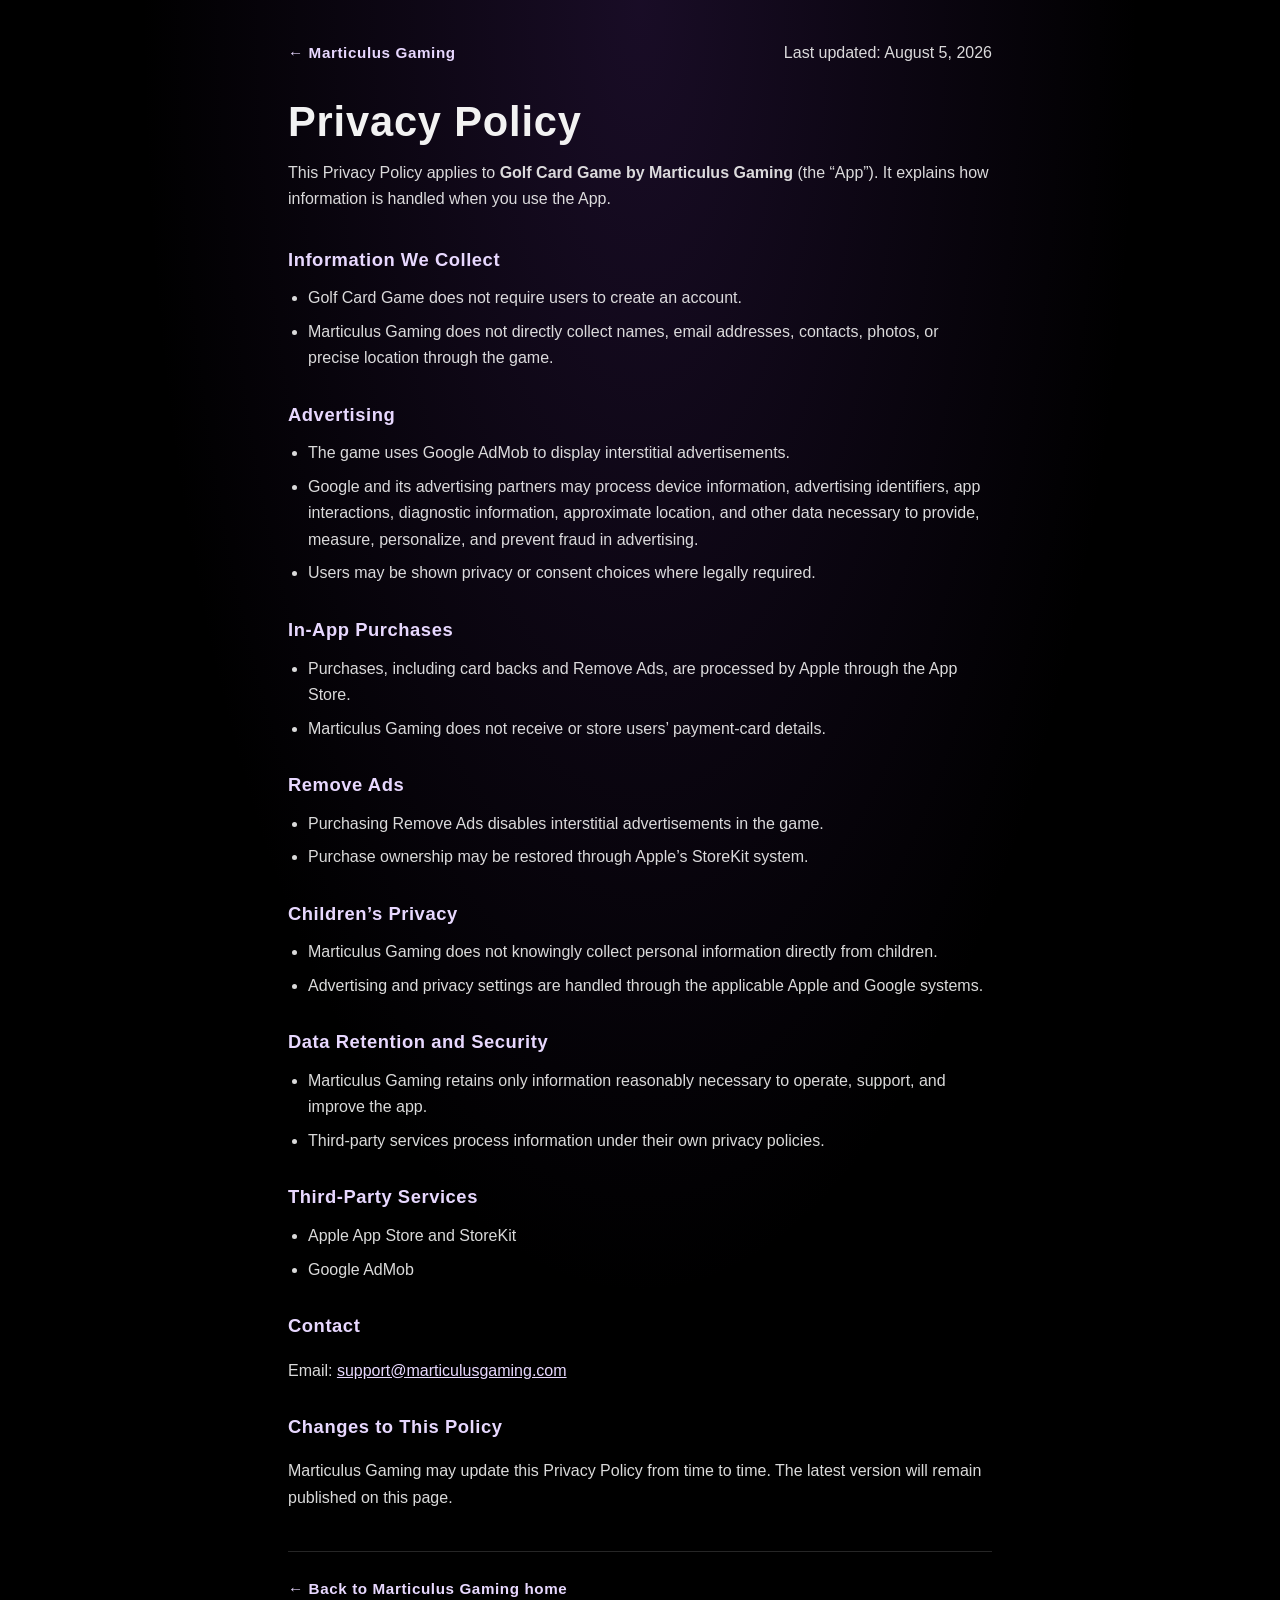
==== privacy/index.html @ 4c6fdda9 "Add Privacy Policy page for Golf Card Game at /privacy. Co-authored-by: Cursor <cursoragent@cursor.c" ====
<!DOCTYPE html>
<html lang="en">
<head>
  <meta charset="UTF-8">
  <meta name="viewport" content="width=device-width, initial-scale=1.0">
  <meta name="description" content="Privacy Policy for Golf Card Game by Marticulus Gaming.">
  <title>Privacy Policy | Marticulus Gaming</title>
  <link rel="stylesheet" href="../styles.css">
</head>
<body class="policy">
  <main class="policy-page">
    <header class="policy-header">
      <a class="policy-home-link" href="../index.html">← Marticulus Gaming</a>
      <p class="policy-updated">Last updated: August 5, 2026</p>
    </header>

    <h1>Privacy Policy</h1>
    <p class="policy-intro">
      This Privacy Policy applies to <strong>Golf Card Game by Marticulus Gaming</strong>
      (the “App”). It explains how information is handled when you use the App.
    </p>

    <section>
      <h2>Information We Collect</h2>
      <ul>
        <li>Golf Card Game does not require users to create an account.</li>
        <li>
          Marticulus Gaming does not directly collect names, email addresses, contacts,
          photos, or precise location through the game.
        </li>
      </ul>
    </section>

    <section>
      <h2>Advertising</h2>
      <ul>
        <li>The game uses Google AdMob to display interstitial advertisements.</li>
        <li>
          Google and its advertising partners may process device information, advertising
          identifiers, app interactions, diagnostic information, approximate location, and
          other data necessary to provide, measure, personalize, and prevent fraud in
          advertising.
        </li>
        <li>Users may be shown privacy or consent choices where legally required.</li>
      </ul>
    </section>

    <section>
      <h2>In-App Purchases</h2>
      <ul>
        <li>
          Purchases, including card backs and Remove Ads, are processed by Apple through
          the App Store.
        </li>
        <li>Marticulus Gaming does not receive or store users’ payment-card details.</li>
      </ul>
    </section>

    <section>
      <h2>Remove Ads</h2>
      <ul>
        <li>Purchasing Remove Ads disables interstitial advertisements in the game.</li>
        <li>Purchase ownership may be restored through Apple’s StoreKit system.</li>
      </ul>
    </section>

    <section>
      <h2>Children’s Privacy</h2>
      <ul>
        <li>
          Marticulus Gaming does not knowingly collect personal information directly from
          children.
        </li>
        <li>
          Advertising and privacy settings are handled through the applicable Apple and
          Google systems.
        </li>
      </ul>
    </section>

    <section>
      <h2>Data Retention and Security</h2>
      <ul>
        <li>
          Marticulus Gaming retains only information reasonably necessary to operate,
          support, and improve the app.
        </li>
        <li>
          Third-party services process information under their own privacy policies.
        </li>
      </ul>
    </section>

    <section>
      <h2>Third-Party Services</h2>
      <ul>
        <li>Apple App Store and StoreKit</li>
        <li>Google AdMob</li>
      </ul>
    </section>

    <section>
      <h2>Contact</h2>
      <p>
        Email:
        <a href="mailto:support@marticulusgaming.com">support@marticulusgaming.com</a>
      </p>
    </section>

    <section>
      <h2>Changes to This Policy</h2>
      <p>
        Marticulus Gaming may update this Privacy Policy from time to time. The latest
        version will remain published on this page.
      </p>
    </section>

    <footer class="policy-footer">
      <a class="policy-home-link" href="../index.html">← Back to Marticulus Gaming home</a>
    </footer>
  </main>
</body>
</html>
---- styles.css ----
* { box-sizing: border-box; }

html, body {
  margin: 0;
  padding: 0;
  width: 100%;
  height: 100%;
  background: #000;
}

body {
  font-family: Arial, Helvetica, sans-serif;
  overflow: hidden;
}

.page {
  position: relative;
  width: 100vw;
  height: 100vh;
  overflow: hidden;
}

.page-image {
  width: 100%;
  height: 100%;
  object-fit: cover;
  object-position: center top;
  display: block;
}

.nav-link {
  position: absolute;
  top: 1.5%;
  height: 8%;
  z-index: 10;
  cursor: pointer;
}

.nav-link:focus-visible {
  outline: 3px solid #fff;
  outline-offset: -3px;
}

.home-link { left: 7%; width: 10%; }
.games-link { left: 18%; width: 10%; }
.about-link { left: 29%; width: 11%; }
.news-link { left: 64%; width: 10%; }
.support-link { left: 75%; width: 10%; }
.contact-link { left: 86%; width: 10%; }

/* Larger invisible email target on the Support page. */
.support-email-link {
  position: absolute;
  left: 31%;
  top: 67%;
  width: 38%;
  height: 9%;
  z-index: 11;
}

@media (max-width: 768px) {
  html,
  body,
  .page {
    min-height: 100svh;
  }

  .page-image {
    width: 100%;
    height: 100svh;
    object-fit: cover;
    object-position: center;
  }
}

/* ---------- Privacy Policy page ---------- */

body.policy {
  overflow: auto;
  height: auto;
  min-height: 100%;
  color: #f2f2f2;
  background:
    radial-gradient(ellipse at 50% 0%, rgba(72, 36, 110, 0.35) 0%, transparent 55%),
    #000;
}

.policy-page {
  width: min(100% - 2.5rem, 44rem);
  margin: 0 auto;
  padding: 2.5rem 0 4rem;
  line-height: 1.65;
}

.policy-header {
  display: flex;
  flex-wrap: wrap;
  align-items: baseline;
  justify-content: space-between;
  gap: 0.75rem 1.5rem;
  margin-bottom: 2rem;
}

.policy-home-link {
  color: #e8d8ff;
  text-decoration: none;
  font-size: 0.95rem;
  font-weight: 700;
  letter-spacing: 0.04em;
}

.policy-home-link:hover,
.policy-home-link:focus-visible {
  text-decoration: underline;
}

.policy-updated {
  margin: 0;
  color: rgba(242, 242, 242, 0.7);
  font-size: 0.9rem;
}

.policy-page h1 {
  margin: 0 0 0.85rem;
  font-size: clamp(1.85rem, 5vw, 2.6rem);
  line-height: 1.15;
  letter-spacing: 0.02em;
}

.policy-intro {
  margin: 0 0 2rem;
  color: rgba(242, 242, 242, 0.92);
}

.policy-page section {
  margin-bottom: 1.75rem;
}

.policy-page h2 {
  margin: 0 0 0.65rem;
  font-size: 1.15rem;
  letter-spacing: 0.03em;
  color: #e8d8ff;
}

.policy-page p,
.policy-page li {
  color: rgba(242, 242, 242, 0.9);
  font-size: 1rem;
}

.policy-page ul {
  margin: 0;
  padding-left: 1.25rem;
}

.policy-page li + li {
  margin-top: 0.45rem;
}

.policy-page a[href^="mailto:"] {
  color: #e8d8ff;
}

.policy-footer {
  margin-top: 2.5rem;
  padding-top: 1.5rem;
  border-top: 1px solid rgba(255, 255, 255, 0.15);
}

@media (max-width: 768px) {
  .policy-page {
    width: min(100% - 1.5rem, 44rem);
    padding: 1.75rem 0 3rem;
  }
}
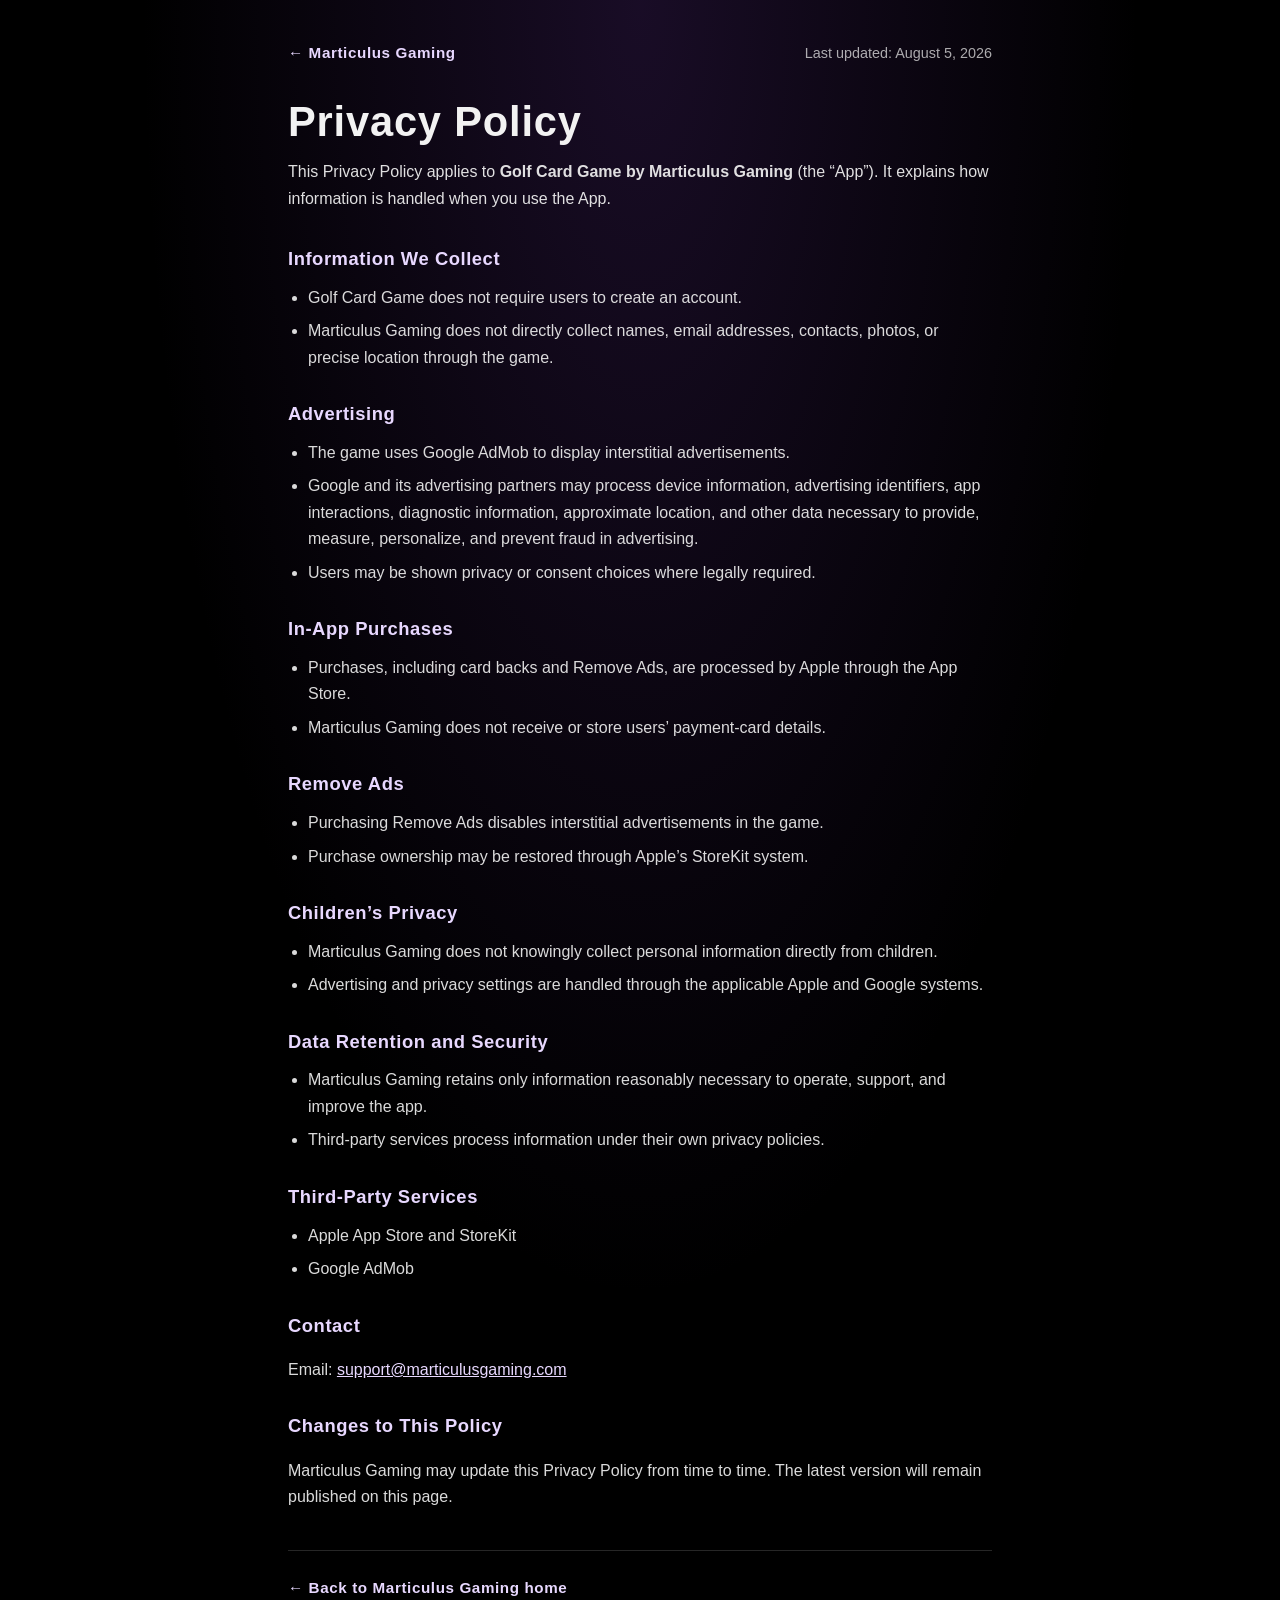
==== commit 5e45f2f3: "Fix Privacy Policy page for marticulusgaming.com/privacy Serve a self-contained HTML privacy policy " ====
--- a/privacy/index.html
+++ b/privacy/index.html
@@ -4,13 +4,126 @@
   <meta charset="UTF-8">
   <meta name="viewport" content="width=device-width, initial-scale=1.0">
   <meta name="description" content="Privacy Policy for Golf Card Game by Marticulus Gaming.">
+  <link rel="canonical" href="https://marticulusgaming.com/privacy/">
   <title>Privacy Policy | Marticulus Gaming</title>
-  <link rel="stylesheet" href="../styles.css">
+  <style>
+    * { box-sizing: border-box; }
+
+    html, body {
+      margin: 0;
+      padding: 0;
+      width: 100%;
+      min-height: 100%;
+      background: #000;
+    }
+
+    body {
+      font-family: Arial, Helvetica, sans-serif;
+      color: #f2f2f2;
+      background:
+        radial-gradient(ellipse at 50% 0%, rgba(72, 36, 110, 0.35) 0%, transparent 55%),
+        #000;
+    }
+
+    .policy-page {
+      width: min(100% - 2.5rem, 44rem);
+      margin: 0 auto;
+      padding: 2.5rem 0 4rem;
+      line-height: 1.65;
+    }
+
+    .policy-header {
+      display: flex;
+      flex-wrap: wrap;
+      align-items: baseline;
+      justify-content: space-between;
+      gap: 0.75rem 1.5rem;
+      margin-bottom: 2rem;
+    }
+
+    .policy-home-link {
+      color: #e8d8ff;
+      text-decoration: none;
+      font-size: 0.95rem;
+      font-weight: 700;
+      letter-spacing: 0.04em;
+    }
+
+    .policy-home-link:hover,
+    .policy-home-link:focus-visible {
+      text-decoration: underline;
+    }
+
+    .policy-updated {
+      margin: 0;
+      color: rgba(242, 242, 242, 0.7);
+      font-size: 0.9rem;
+    }
+
+    h1 {
+      margin: 0 0 0.85rem;
+      font-size: clamp(1.85rem, 5vw, 2.6rem);
+      line-height: 1.15;
+      letter-spacing: 0.02em;
+    }
+
+    .policy-intro {
+      margin: 0 0 2rem;
+      color: rgba(242, 242, 242, 0.92);
+    }
+
+    section {
+      margin-bottom: 1.75rem;
+    }
+
+    h2 {
+      margin: 0 0 0.65rem;
+      font-size: 1.15rem;
+      letter-spacing: 0.03em;
+      color: #e8d8ff;
+    }
+
+    p, li {
+      color: rgba(242, 242, 242, 0.9);
+      font-size: 1rem;
+    }
+
+    ul {
+      margin: 0;
+      padding-left: 1.25rem;
+    }
+
+    li + li {
+      margin-top: 0.45rem;
+    }
+
+    a[href^="mailto:"] {
+      color: #e8d8ff;
+    }
+
+    .policy-footer {
+      margin-top: 2.5rem;
+      padding-top: 1.5rem;
+      border-top: 1px solid rgba(255, 255, 255, 0.15);
+    }
+
+    a:focus-visible {
+      outline: 3px solid #ffffff;
+      outline-offset: 4px;
+    }
+
+    @media (max-width: 600px) {
+      .policy-page {
+        width: min(100% - 1.5rem, 44rem);
+        padding: 1.75rem 0 3rem;
+      }
+    }
+  </style>
 </head>
-<body class="policy">
+<body>
   <main class="policy-page">
     <header class="policy-header">
-      <a class="policy-home-link" href="../index.html">← Marticulus Gaming</a>
+      <a class="policy-home-link" href="/">← Marticulus Gaming</a>
       <p class="policy-updated">Last updated: August 5, 2026</p>
     </header>
 
@@ -116,7 +229,7 @@
     </section>
 
     <footer class="policy-footer">
-      <a class="policy-home-link" href="../index.html">← Back to Marticulus Gaming home</a>
+      <a class="policy-home-link" href="/">← Back to Marticulus Gaming home</a>
     </footer>
   </main>
 </body>
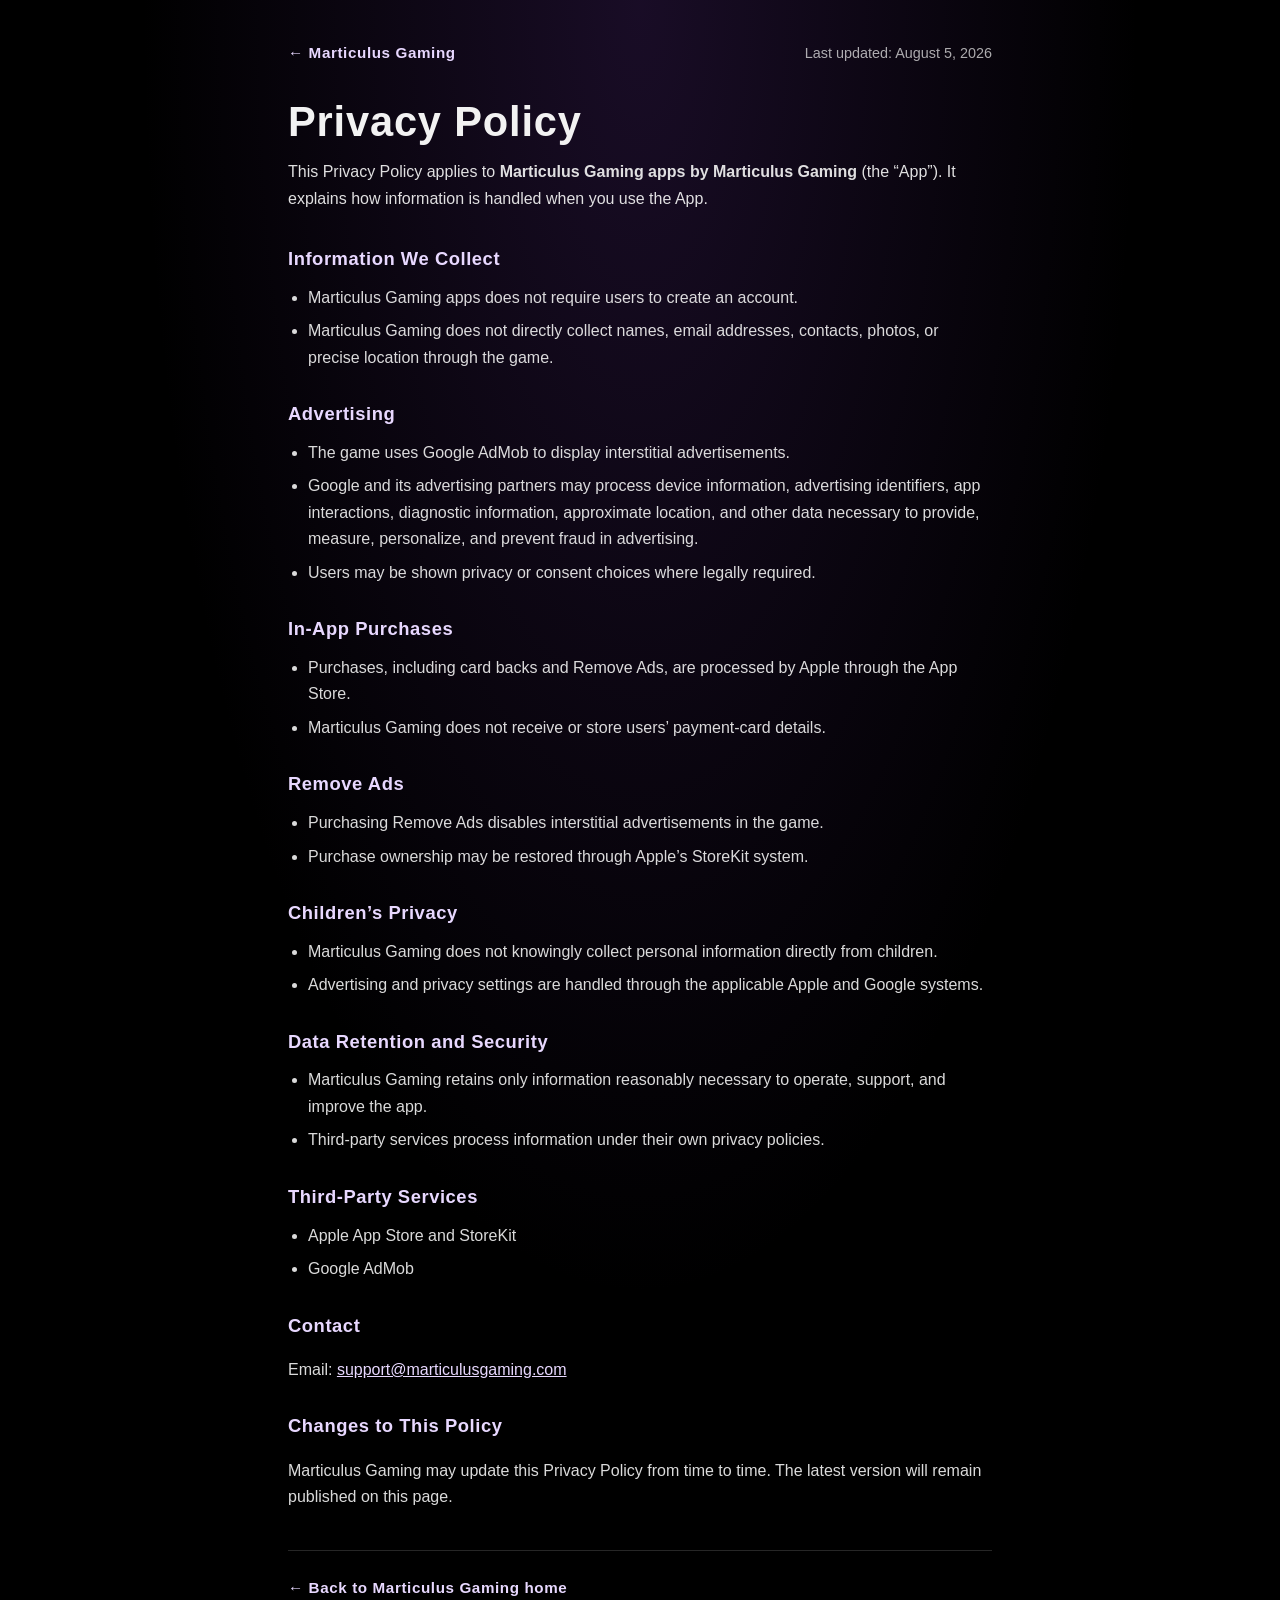
==== commit 30b35662: "Update index.html" ====
--- a/privacy/index.html
+++ b/privacy/index.html
@@ -3,7 +3,7 @@
 <head>
   <meta charset="UTF-8">
   <meta name="viewport" content="width=device-width, initial-scale=1.0">
-  <meta name="description" content="Privacy Policy for Golf Card Game by Marticulus Gaming.">
+  <meta name="description" content="Privacy Policy for Marticulus Gaming apps by Marticulus Gaming.">
   <link rel="canonical" href="https://marticulusgaming.com/privacy/">
   <title>Privacy Policy | Marticulus Gaming</title>
   <style>
@@ -129,14 +129,14 @@
 
     <h1>Privacy Policy</h1>
     <p class="policy-intro">
-      This Privacy Policy applies to <strong>Golf Card Game by Marticulus Gaming</strong>
+      This Privacy Policy applies to <strong>Marticulus Gaming apps by Marticulus Gaming</strong>
       (the “App”). It explains how information is handled when you use the App.
     </p>
 
     <section>
       <h2>Information We Collect</h2>
       <ul>
-        <li>Golf Card Game does not require users to create an account.</li>
+        <li>Marticulus Gaming apps does not require users to create an account.</li>
         <li>
           Marticulus Gaming does not directly collect names, email addresses, contacts,
           photos, or precise location through the game.
